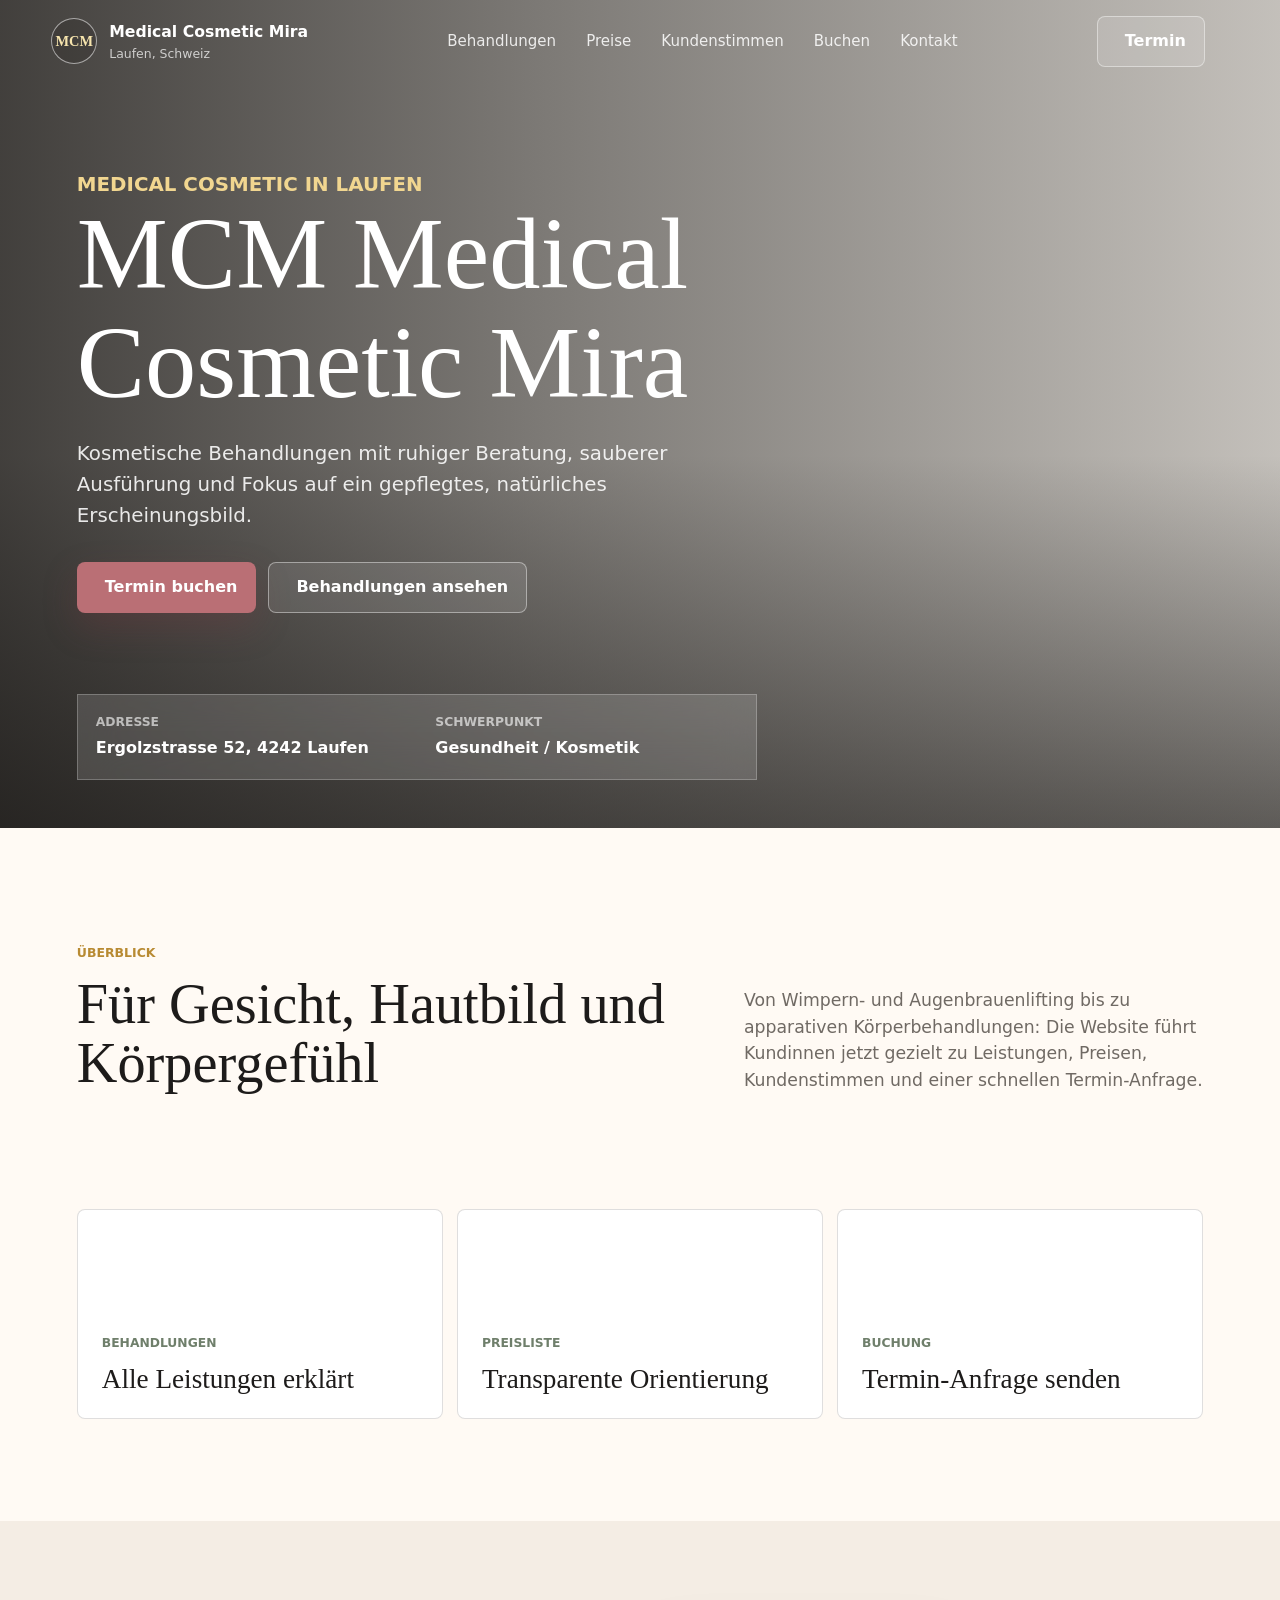
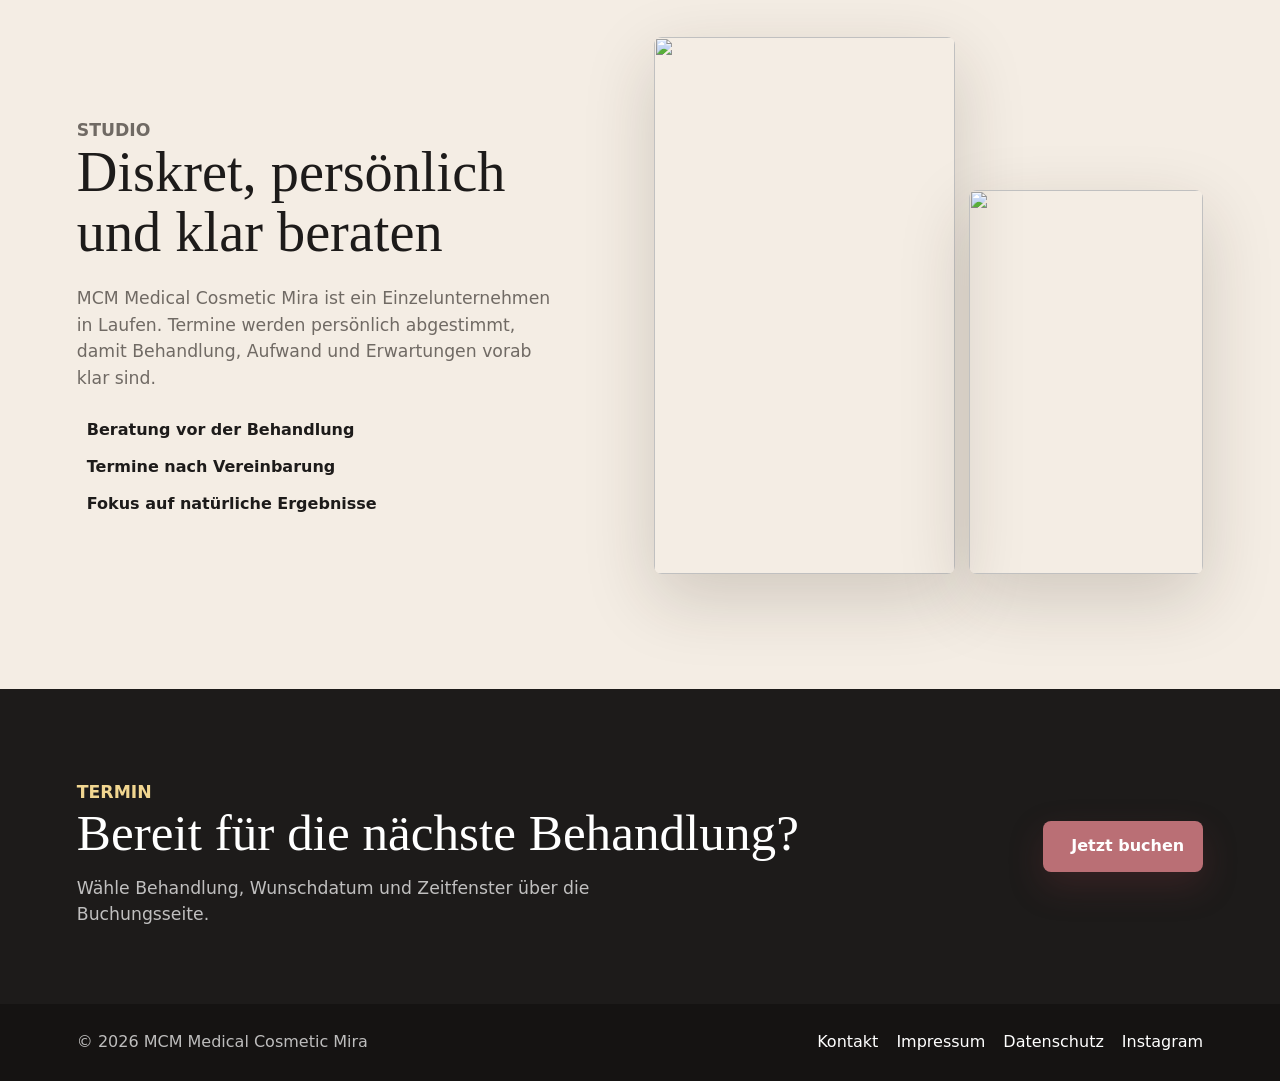
==== index.html @ d7a481f6 "Create MCM Medical Cosmetic Mira website" ====
<!doctype html>
<html lang="de">
  <head>
    <meta charset="utf-8" />
    <meta name="viewport" content="width=device-width, initial-scale=1" />
    <meta
      name="description"
      content="MCM Medical Cosmetic Mira in Laufen: Kosmetik, Medical Cosmetic, Lash & Brow, Madero, G5, Hyaluron und Botox."
    />
    <title>MCM Medical Cosmetic Mira | Kosmetikstudio in Laufen</title>
    <link rel="preconnect" href="https://images.unsplash.com" />
    <link rel="preconnect" href="https://unpkg.com" />
    <link rel="stylesheet" href="styles.css" />
  </head>
  <body>
    <header class="site-header" data-header>
      <a class="brand" href="index.html" aria-label="MCM Medical Cosmetic Mira Startseite">
        <span class="brand-mark">MCM</span>
        <span>
          <strong>Medical Cosmetic Mira</strong>
          <small>Laufen, Schweiz</small>
        </span>
      </a>
      <nav class="nav" aria-label="Hauptnavigation">
        <a href="behandlungen.html">Behandlungen</a>
        <a href="preise.html">Preise</a>
        <a href="kundenstimmen.html">Kundenstimmen</a>
        <a href="buchen.html">Buchen</a>
        <a href="kontakt.html">Kontakt</a>
      </nav>
      <a class="header-action" href="buchen.html">
        <i data-lucide="calendar-check" aria-hidden="true"></i>
        Termin
      </a>
      <button class="menu-toggle" type="button" aria-label="Menü öffnen" aria-expanded="false" data-menu-toggle>
        <i data-lucide="menu" aria-hidden="true"></i>
      </button>
    </header>

    <main>
      <section class="hero" aria-labelledby="hero-title">
        <div class="hero-media" role="img" aria-label="Kosmetikbehandlung in ruhigem Studio-Ambiente"></div>
        <div class="hero-shade"></div>
        <div class="hero-content">
          <p class="eyebrow">Medical Cosmetic in Laufen</p>
          <h1 id="hero-title">MCM Medical Cosmetic Mira</h1>
          <p>
            Kosmetische Behandlungen mit ruhiger Beratung, sauberer Ausführung und Fokus auf ein gepflegtes,
            natürliches Erscheinungsbild.
          </p>
          <div class="hero-actions">
            <a class="button primary" href="buchen.html">
              <i data-lucide="calendar-check" aria-hidden="true"></i>
              Termin buchen
            </a>
            <a class="button secondary" href="behandlungen.html">
              <i data-lucide="sparkles" aria-hidden="true"></i>
              Behandlungen ansehen
            </a>
          </div>
        </div>
        <aside class="hero-panel" aria-label="Kurzinformationen">
          <div>
            <span>Adresse</span>
            <strong>Ergolzstrasse 52, 4242 Laufen</strong>
          </div>
          <div>
            <span>Schwerpunkt</span>
            <strong>Gesundheit / Kosmetik</strong>
          </div>
        </aside>
      </section>

      <section class="intro band">
        <div class="section-heading">
          <p class="eyebrow">Überblick</p>
          <h2>Für Gesicht, Hautbild und Körpergefühl</h2>
        </div>
        <p>
          Von Wimpern- und Augenbrauenlifting bis zu apparativen Körperbehandlungen: Die Website führt Kundinnen
          jetzt gezielt zu Leistungen, Preisen, Kundenstimmen und einer schnellen Termin-Anfrage.
        </p>
      </section>

      <section class="link-grid" aria-label="Website Bereiche">
        <a class="feature-link" href="behandlungen.html">
          <i data-lucide="sparkles" aria-hidden="true"></i>
          <span>Behandlungen</span>
          <strong>Alle Leistungen erklärt</strong>
        </a>
        <a class="feature-link" href="preise.html">
          <i data-lucide="coins" aria-hidden="true"></i>
          <span>Preisliste</span>
          <strong>Transparente Orientierung</strong>
        </a>
        <a class="feature-link" href="buchen.html">
          <i data-lucide="calendar-days" aria-hidden="true"></i>
          <span>Buchung</span>
          <strong>Termin-Anfrage senden</strong>
        </a>
      </section>

      <section class="split band">
        <div class="split-copy">
          <p class="eyebrow">Studio</p>
          <h2>Diskret, persönlich und klar beraten</h2>
          <p>
            MCM Medical Cosmetic Mira ist ein Einzelunternehmen in Laufen. Termine werden persönlich abgestimmt,
            damit Behandlung, Aufwand und Erwartungen vorab klar sind.
          </p>
          <ul class="check-list">
            <li><i data-lucide="check" aria-hidden="true"></i> Beratung vor der Behandlung</li>
            <li><i data-lucide="check" aria-hidden="true"></i> Termine nach Vereinbarung</li>
            <li><i data-lucide="check" aria-hidden="true"></i> Fokus auf natürliche Ergebnisse</li>
          </ul>
        </div>
        <div class="image-stack" aria-hidden="true">
          <img
            src="https://images.unsplash.com/photo-1600334129128-685c5582fd35?auto=format&fit=crop&w=1000&q=85"
            alt=""
          />
          <img
            src="https://images.unsplash.com/photo-1519415387722-a1c3bbef716c?auto=format&fit=crop&w=900&q=85"
            alt=""
          />
        </div>
      </section>

      <section class="booking">
        <div>
          <p class="eyebrow">Termin</p>
          <h2>Bereit für die nächste Behandlung?</h2>
          <p>Wähle Behandlung, Wunschdatum und Zeitfenster über die Buchungsseite.</p>
        </div>
        <a class="button primary" href="buchen.html">
          <i data-lucide="calendar-plus" aria-hidden="true"></i>
          Jetzt buchen
        </a>
      </section>
    </main>

    <footer class="site-footer">
      <p>© <span data-year></span> MCM Medical Cosmetic Mira</p>
      <div>
        <a href="kontakt.html">Kontakt</a>
        <a href="impressum.html">Impressum</a>
        <a href="datenschutz.html">Datenschutz</a>
        <a href="https://www.instagram.com/mcm_mira/" target="_blank" rel="noreferrer">Instagram</a>
      </div>
    </footer>

    <script src="https://unpkg.com/lucide@1.16.0/dist/umd/lucide.min.js"></script>
    <script src="script.js"></script>
  </body>
</html>
---- styles.css ----
:root {
  --ink: #1d1b1a;
  --muted: #706a64;
  --paper: #fffaf4;
  --soft: #f4ede4;
  --line: rgba(29, 27, 26, 0.14);
  --gold: #b88a32;
  --rose: #ba6f75;
  --sage: #6f7f6b;
  --white: #ffffff;
  --shadow: 0 24px 70px rgba(46, 32, 20, 0.18);
  --radius: 8px;
}

* {
  box-sizing: border-box;
}

html {
  scroll-behavior: smooth;
}

body {
  margin: 0;
  color: var(--ink);
  background: var(--paper);
  font-family:
    Inter, ui-sans-serif, system-ui, -apple-system, BlinkMacSystemFont, "Segoe UI", sans-serif;
  line-height: 1.55;
}

img {
  display: block;
  max-width: 100%;
}

a {
  color: inherit;
  text-decoration: none;
}

.site-header {
  position: fixed;
  top: 0;
  right: 0;
  left: 0;
  z-index: 20;
  display: grid;
  grid-template-columns: auto 1fr auto auto;
  align-items: center;
  gap: 24px;
  padding: 16px clamp(18px, 4vw, 56px);
  color: var(--white);
  transition:
    background 180ms ease,
    box-shadow 180ms ease,
    color 180ms ease;
}

.site-header.is-scrolled,
.site-header.is-open {
  color: var(--ink);
  background: rgba(255, 250, 244, 0.94);
  box-shadow: 0 10px 34px rgba(29, 27, 26, 0.08);
  backdrop-filter: blur(16px);
}

.brand {
  display: inline-flex;
  align-items: center;
  gap: 12px;
  min-width: 0;
}

.brand-mark {
  display: grid;
  width: 46px;
  height: 46px;
  place-items: center;
  border: 1px solid rgba(255, 255, 255, 0.55);
  border-radius: 50%;
  color: #f6e4ad;
  background: rgba(29, 27, 26, 0.18);
  font-family: Georgia, serif;
  font-size: 0.9rem;
  font-weight: 700;
  letter-spacing: 0;
}

.site-header.is-scrolled .brand-mark,
.site-header.is-open .brand-mark {
  border-color: rgba(184, 138, 50, 0.35);
  color: var(--gold);
  background: var(--white);
}

.brand strong,
.brand small {
  display: block;
  white-space: nowrap;
}

.brand strong {
  font-size: 0.98rem;
}

.brand small {
  color: currentColor;
  font-size: 0.78rem;
  opacity: 0.72;
}

.nav {
  display: flex;
  justify-content: center;
  gap: 6px;
}

.nav a,
.header-action,
.button,
.menu-toggle {
  border-radius: var(--radius);
}

.nav a {
  padding: 10px 12px;
  font-size: 0.94rem;
  opacity: 0.86;
}

.nav a:hover,
.nav a:focus-visible,
.nav a[aria-current="page"] {
  background: rgba(255, 255, 255, 0.16);
  opacity: 1;
}

.site-header.is-scrolled .nav a:hover,
.site-header.is-scrolled .nav a:focus-visible,
.site-header.is-open .nav a:hover,
.site-header.is-open .nav a:focus-visible,
.site-header.is-scrolled .nav a[aria-current="page"],
.site-header.is-open .nav a[aria-current="page"] {
  background: rgba(184, 138, 50, 0.12);
}

.header-action,
.button {
  display: inline-flex;
  align-items: center;
  justify-content: center;
  gap: 9px;
  min-height: 46px;
  padding: 12px 18px;
  border: 1px solid transparent;
  font-weight: 700;
}

.header-action {
  border-color: rgba(255, 255, 255, 0.42);
  background: rgba(255, 255, 255, 0.12);
}

.site-header.is-scrolled .header-action,
.site-header.is-open .header-action {
  border-color: rgba(184, 138, 50, 0.28);
  color: var(--ink);
  background: var(--white);
}

.menu-toggle {
  display: none;
  width: 46px;
  height: 46px;
  border: 1px solid rgba(255, 255, 255, 0.45);
  color: currentColor;
  background: rgba(255, 255, 255, 0.12);
}

.site-header.is-scrolled .menu-toggle,
.site-header.is-open .menu-toggle {
  border-color: rgba(184, 138, 50, 0.28);
  background: var(--white);
}

.hero {
  position: relative;
  min-height: 92svh;
  display: grid;
  align-items: end;
  overflow: hidden;
  padding: 130px clamp(20px, 6vw, 88px) 48px;
  color: var(--white);
}

.hero-media,
.hero-shade {
  position: absolute;
  inset: 0;
}

.hero-media {
  background:
    linear-gradient(rgba(0, 0, 0, 0.1), rgba(0, 0, 0, 0.1)),
    url("https://images.unsplash.com/photo-1519823551278-64ac92734fb1?auto=format&fit=crop&w=2200&q=88") center / cover;
  transform: scale(1.02);
}

.hero-shade {
  background:
    linear-gradient(90deg, rgba(20, 18, 16, 0.78) 0%, rgba(20, 18, 16, 0.5) 42%, rgba(20, 18, 16, 0.16) 100%),
    linear-gradient(0deg, rgba(20, 18, 16, 0.58) 0%, rgba(20, 18, 16, 0) 45%);
}

.hero-content {
  position: relative;
  z-index: 1;
  max-width: 760px;
  padding-bottom: 64px;
}

.eyebrow {
  margin: 0 0 12px;
  color: var(--gold);
  font-size: 0.78rem;
  font-weight: 800;
  letter-spacing: 0;
  text-transform: uppercase;
}

.hero .eyebrow {
  color: #f1d690;
}

h1,
h2,
h3,
p {
  overflow-wrap: anywhere;
}

h1,
h2,
h3 {
  margin: 0;
  line-height: 1.06;
  letter-spacing: 0;
}

h1 {
  max-width: 720px;
  font-family: Georgia, "Times New Roman", serif;
  font-size: clamp(3.2rem, 8vw, 7.4rem);
  font-weight: 500;
}

h2 {
  max-width: 780px;
  font-family: Georgia, "Times New Roman", serif;
  font-size: clamp(2.1rem, 4.4vw, 4.2rem);
  font-weight: 500;
}

h3 {
  font-size: 1.25rem;
}

.hero-content > p {
  max-width: 620px;
  margin: 22px 0 0;
  color: rgba(255, 255, 255, 0.88);
  font-size: clamp(1.04rem, 1.6vw, 1.24rem);
}

.inner-page main {
  padding-top: 78px;
}

.page-hero {
  padding: clamp(76px, 11vw, 132px) clamp(20px, 6vw, 88px) clamp(48px, 7vw, 82px);
  color: var(--white);
  background:
    linear-gradient(90deg, rgba(29, 27, 26, 0.9), rgba(29, 27, 26, 0.62)),
    url("https://images.unsplash.com/photo-1522335789203-aabd1fc54bc9?auto=format&fit=crop&w=1800&q=86") center / cover;
}

.page-hero h1 {
  max-width: 880px;
  font-size: clamp(2.8rem, 7vw, 6.2rem);
}

.page-hero p:last-child {
  max-width: 680px;
  margin: 22px 0 0;
  color: rgba(255, 255, 255, 0.78);
  font-size: clamp(1.02rem, 1.5vw, 1.2rem);
}

.hero-actions {
  display: flex;
  flex-wrap: wrap;
  gap: 12px;
  margin-top: 30px;
}

.button.primary {
  color: var(--white);
  background: var(--rose);
  box-shadow: 0 14px 34px rgba(127, 54, 62, 0.26);
}

.button.secondary {
  border-color: rgba(255, 255, 255, 0.42);
  color: var(--white);
  background: rgba(255, 255, 255, 0.1);
}

.button:hover,
.button:focus-visible,
.header-action:hover,
.header-action:focus-visible {
  transform: translateY(-1px);
}

.hero-panel {
  position: relative;
  z-index: 2;
  display: grid;
  grid-template-columns: repeat(2, minmax(0, 1fr));
  gap: 1px;
  max-width: 680px;
  border: 1px solid rgba(255, 255, 255, 0.24);
  background: rgba(255, 255, 255, 0.14);
  backdrop-filter: blur(18px);
}

.hero-panel div {
  padding: 18px;
}

.hero-panel span,
.contact-item small {
  display: block;
  color: currentColor;
  font-size: 0.77rem;
  font-weight: 800;
  letter-spacing: 0;
  opacity: 0.62;
  text-transform: uppercase;
}

.hero-panel strong {
  display: block;
  margin-top: 4px;
}

.band {
  padding: clamp(64px, 9vw, 116px) clamp(20px, 6vw, 88px);
}

.intro {
  display: grid;
  grid-template-columns: minmax(0, 0.9fr) minmax(260px, 0.7fr);
  gap: clamp(28px, 6vw, 84px);
  align-items: end;
}

.intro > p,
.split-copy > p,
.booking p {
  margin: 0;
  color: var(--muted);
  font-size: 1.08rem;
}

.services {
  display: grid;
  grid-template-columns: repeat(4, minmax(0, 1fr));
  gap: 14px;
  padding: 0 clamp(20px, 6vw, 88px) clamp(72px, 8vw, 110px);
}

.link-grid {
  display: grid;
  grid-template-columns: repeat(3, minmax(0, 1fr));
  gap: 14px;
  padding: 0 clamp(20px, 6vw, 88px) clamp(72px, 8vw, 110px);
}

.feature-link {
  display: grid;
  gap: 12px;
  min-height: 210px;
  align-content: end;
  padding: 24px;
  border: 1px solid var(--line);
  border-radius: var(--radius);
  background: var(--white);
}

.feature-link svg {
  width: 34px;
  height: 34px;
  color: var(--rose);
}

.feature-link span {
  color: var(--sage);
  font-size: 0.77rem;
  font-weight: 800;
  text-transform: uppercase;
}

.feature-link strong {
  font-family: Georgia, "Times New Roman", serif;
  font-size: 1.7rem;
  font-weight: 500;
  line-height: 1.08;
}

.service-list {
  display: grid;
  gap: 14px;
}

.detail-card {
  display: grid;
  grid-template-columns: 58px minmax(0, 1fr);
  gap: 22px;
  padding: clamp(24px, 4vw, 38px);
  border: 1px solid var(--line);
  border-radius: var(--radius);
  background: var(--white);
}

.detail-card > svg {
  width: 42px;
  height: 42px;
  color: var(--rose);
}

.detail-card h2 {
  margin-top: 6px;
  font-size: clamp(1.7rem, 3vw, 2.8rem);
}

.detail-card p {
  max-width: 780px;
  margin: 16px 0 18px;
  color: var(--muted);
}

.detail-card a {
  color: var(--rose);
  font-weight: 800;
}

.price-section,
.booking-system {
  display: grid;
  grid-template-columns: minmax(0, 1fr) minmax(300px, 0.45fr);
  gap: 18px;
  align-items: start;
}

.price-table {
  overflow: hidden;
  border: 1px solid var(--line);
  border-radius: var(--radius);
  background: var(--white);
}

.price-row {
  display: flex;
  justify-content: space-between;
  gap: 18px;
  padding: 22px 24px;
  border-bottom: 1px solid var(--line);
}

.price-row:last-child {
  border-bottom: 0;
}

.price-row span {
  font-weight: 700;
}

.price-row strong {
  white-space: nowrap;
  color: var(--rose);
}

.note-card,
.booking-summary {
  display: grid;
  gap: 14px;
  padding: 26px;
  border-radius: var(--radius);
  color: var(--white);
  background: var(--ink);
}

.note-card svg,
.booking-summary > svg {
  width: 34px;
  height: 34px;
  color: #f1d690;
}

.note-card h2,
.booking-summary h2 {
  font-size: clamp(1.7rem, 3vw, 2.4rem);
}

.note-card p,
.booking-summary p {
  margin: 0;
  color: rgba(255, 255, 255, 0.74);
}

.testimonial-grid {
  display: grid;
  grid-template-columns: repeat(3, minmax(0, 1fr));
  gap: 14px;
}

.testimonial {
  display: grid;
  gap: 16px;
  align-content: start;
  min-height: 300px;
  padding: 26px;
  border: 1px solid var(--line);
  border-radius: var(--radius);
  background: var(--white);
}

.stars {
  color: var(--gold);
  letter-spacing: 0;
}

.testimonial p {
  margin: 0;
  font-family: Georgia, "Times New Roman", serif;
  font-size: clamp(1.35rem, 2.4vw, 2rem);
  line-height: 1.18;
}

.testimonial span {
  color: var(--muted);
}

.booking-form {
  display: grid;
  grid-template-columns: repeat(2, minmax(0, 1fr));
  gap: 16px;
  padding: 24px;
  border: 1px solid var(--line);
  border-radius: var(--radius);
  background: var(--white);
}

.booking-form label {
  display: grid;
  gap: 8px;
  color: var(--ink);
  font-weight: 800;
}

.booking-form .full {
  grid-column: 1 / -1;
}

.booking-form input,
.booking-form select,
.booking-form textarea {
  width: 100%;
  min-height: 48px;
  padding: 12px 13px;
  border: 1px solid var(--line);
  border-radius: var(--radius);
  color: var(--ink);
  background: var(--paper);
  font: inherit;
}

.booking-form textarea {
  resize: vertical;
}

.booking-form input:focus,
.booking-form select:focus,
.booking-form textarea:focus {
  outline: 2px solid rgba(186, 111, 117, 0.28);
  border-color: var(--rose);
}

.consent {
  grid-template-columns: auto 1fr;
  align-items: start;
  color: var(--muted);
  font-weight: 650;
}

.consent input {
  width: 18px;
  min-height: 18px;
  margin-top: 4px;
}

.summary-output {
  display: none;
  white-space: pre-wrap;
  padding: 16px;
  border: 1px solid rgba(255, 255, 255, 0.16);
  border-radius: var(--radius);
  color: var(--white);
  background: rgba(255, 255, 255, 0.08);
}

.summary-output.is-visible {
  display: block;
}

.button.secondary.dark {
  border-color: rgba(255, 255, 255, 0.24);
  color: var(--white);
  background: rgba(255, 255, 255, 0.1);
}

.map-band {
  padding: 0 clamp(20px, 6vw, 88px) clamp(72px, 8vw, 110px);
}

.map-band iframe {
  width: 100%;
  height: min(58vh, 520px);
  border: 0;
  border-radius: var(--radius);
  filter: saturate(0.86);
}

.legal-content {
  max-width: 880px;
}

.legal-content h2 {
  font-size: clamp(1.8rem, 3vw, 2.8rem);
}

.legal-content p {
  color: var(--muted);
}

.service-card {
  display: flex;
  min-height: 260px;
  flex-direction: column;
  justify-content: flex-end;
  gap: 12px;
  padding: 24px;
  border: 1px solid var(--line);
  border-radius: var(--radius);
  background: var(--white);
}

.service-card.feature {
  position: relative;
  grid-column: span 2;
  min-height: 420px;
  overflow: hidden;
  justify-content: flex-end;
  color: var(--white);
}

.service-card.feature::after {
  position: absolute;
  inset: 0;
  content: "";
  background: linear-gradient(0deg, rgba(26, 22, 19, 0.78), rgba(26, 22, 19, 0.08) 68%);
}

.service-card.feature img {
  position: absolute;
  inset: 0;
  width: 100%;
  height: 100%;
  object-fit: cover;
}

.service-card.feature div {
  position: relative;
  z-index: 1;
  max-width: 520px;
}

.service-card > svg {
  width: 34px;
  height: 34px;
  color: var(--rose);
}

.service-tag {
  color: var(--sage);
  font-size: 0.77rem;
  font-weight: 800;
  letter-spacing: 0;
  text-transform: uppercase;
}

.feature .service-tag {
  color: #f2d894;
}

.service-card p {
  margin: 0;
  color: var(--muted);
}

.feature p {
  color: rgba(255, 255, 255, 0.82);
}

.split {
  display: grid;
  grid-template-columns: minmax(0, 0.8fr) minmax(300px, 0.9fr);
  gap: clamp(32px, 7vw, 96px);
  align-items: center;
  background: var(--soft);
}

.split-copy p {
  max-width: 620px;
  margin-top: 22px;
}

.check-list {
  display: grid;
  gap: 12px;
  margin: 26px 0 0;
  padding: 0;
  list-style: none;
}

.check-list li {
  display: flex;
  align-items: center;
  gap: 10px;
  color: var(--ink);
  font-weight: 650;
}

.check-list svg {
  flex: 0 0 auto;
  width: 20px;
  height: 20px;
  color: var(--sage);
}

.image-stack {
  display: grid;
  grid-template-columns: 0.82fr 0.64fr;
  gap: 14px;
  align-items: end;
}

.image-stack img {
  width: 100%;
  height: clamp(330px, 42vw, 560px);
  object-fit: cover;
  border-radius: var(--radius);
  box-shadow: var(--shadow);
}

.image-stack img:last-child {
  height: clamp(230px, 30vw, 390px);
}

.booking {
  display: flex;
  align-items: center;
  justify-content: space-between;
  gap: 28px;
  padding: clamp(44px, 7vw, 76px) clamp(20px, 6vw, 88px);
  color: var(--white);
  background: var(--ink);
}

.booking .eyebrow {
  color: #f1d690;
}

.booking h2 {
  font-size: clamp(2rem, 4vw, 3.5rem);
}

.booking p {
  max-width: 620px;
  margin-top: 14px;
  color: rgba(255, 255, 255, 0.72);
}

.contact-grid {
  display: grid;
  grid-template-columns: 1.2fr 0.8fr 0.8fr;
  gap: 14px;
  margin-top: 34px;
}

.contact-item {
  display: flex;
  min-height: 136px;
  align-items: flex-start;
  gap: 16px;
  padding: 24px;
  border: 1px solid var(--line);
  border-radius: var(--radius);
  background: var(--white);
}

.contact-item svg {
  flex: 0 0 auto;
  width: 26px;
  height: 26px;
  color: var(--rose);
}

.contact-item span {
  font-weight: 750;
}

.contact-item small {
  margin-bottom: 5px;
}

.site-footer {
  display: flex;
  justify-content: space-between;
  gap: 18px;
  padding: 26px clamp(20px, 6vw, 88px);
  color: rgba(255, 255, 255, 0.72);
  background: #151312;
}

.site-footer p {
  margin: 0;
}

.site-footer div {
  display: flex;
  gap: 18px;
}

.site-footer a {
  color: var(--white);
}

svg {
  width: 1.1em;
  height: 1.1em;
  stroke-width: 1.8;
}

@media (max-width: 920px) {
  .site-header {
    grid-template-columns: 1fr auto auto;
  }

  .nav {
    position: absolute;
    top: 100%;
    right: 16px;
    left: 16px;
    display: none;
    flex-direction: column;
    padding: 10px;
    border: 1px solid var(--line);
    border-radius: var(--radius);
    color: var(--ink);
    background: rgba(255, 250, 244, 0.98);
    box-shadow: var(--shadow);
  }

  .site-header.is-open .nav {
    display: flex;
  }

  .menu-toggle {
    display: inline-grid;
    place-items: center;
  }

  .intro,
  .split,
  .contact-grid,
  .price-section,
  .booking-system {
    grid-template-columns: 1fr;
  }

  .services,
  .link-grid,
  .testimonial-grid {
    grid-template-columns: repeat(2, minmax(0, 1fr));
  }
}

@media (max-width: 680px) {
  .site-header {
    gap: 10px;
    padding: 12px 14px;
  }

  .brand strong {
    max-width: 170px;
    overflow: hidden;
    text-overflow: ellipsis;
  }

  .brand small {
    display: none;
  }

  .header-action {
    display: none;
  }

  .hero {
    min-height: 94svh;
    padding: 112px 18px 28px;
  }

  .hero-content {
    padding-bottom: 26px;
  }

  h1 {
    font-size: clamp(2.9rem, 18vw, 4.7rem);
  }

  .hero-actions,
  .booking {
    align-items: stretch;
    flex-direction: column;
  }

  .hero-actions .button,
  .booking .button {
    width: 100%;
  }

  .hero-panel {
    grid-template-columns: 1fr;
  }

  .band {
    padding: 56px 18px;
  }

  .services,
  .link-grid,
  .testimonial-grid,
  .booking-form {
    grid-template-columns: 1fr;
    padding: 0 18px 62px;
  }

  .booking-form {
    padding: 18px;
  }

  .booking-form .full {
    grid-column: auto;
  }

  .detail-card {
    grid-template-columns: 1fr;
  }

  .price-row {
    flex-direction: column;
    padding: 18px;
  }

  .service-card.feature {
    grid-column: auto;
    min-height: 390px;
  }

  .image-stack {
    grid-template-columns: 1fr;
  }

  .image-stack img,
  .image-stack img:last-child {
    height: 330px;
  }

  .contact-item {
    min-height: auto;
  }

  .site-footer {
    flex-direction: column;
  }
}
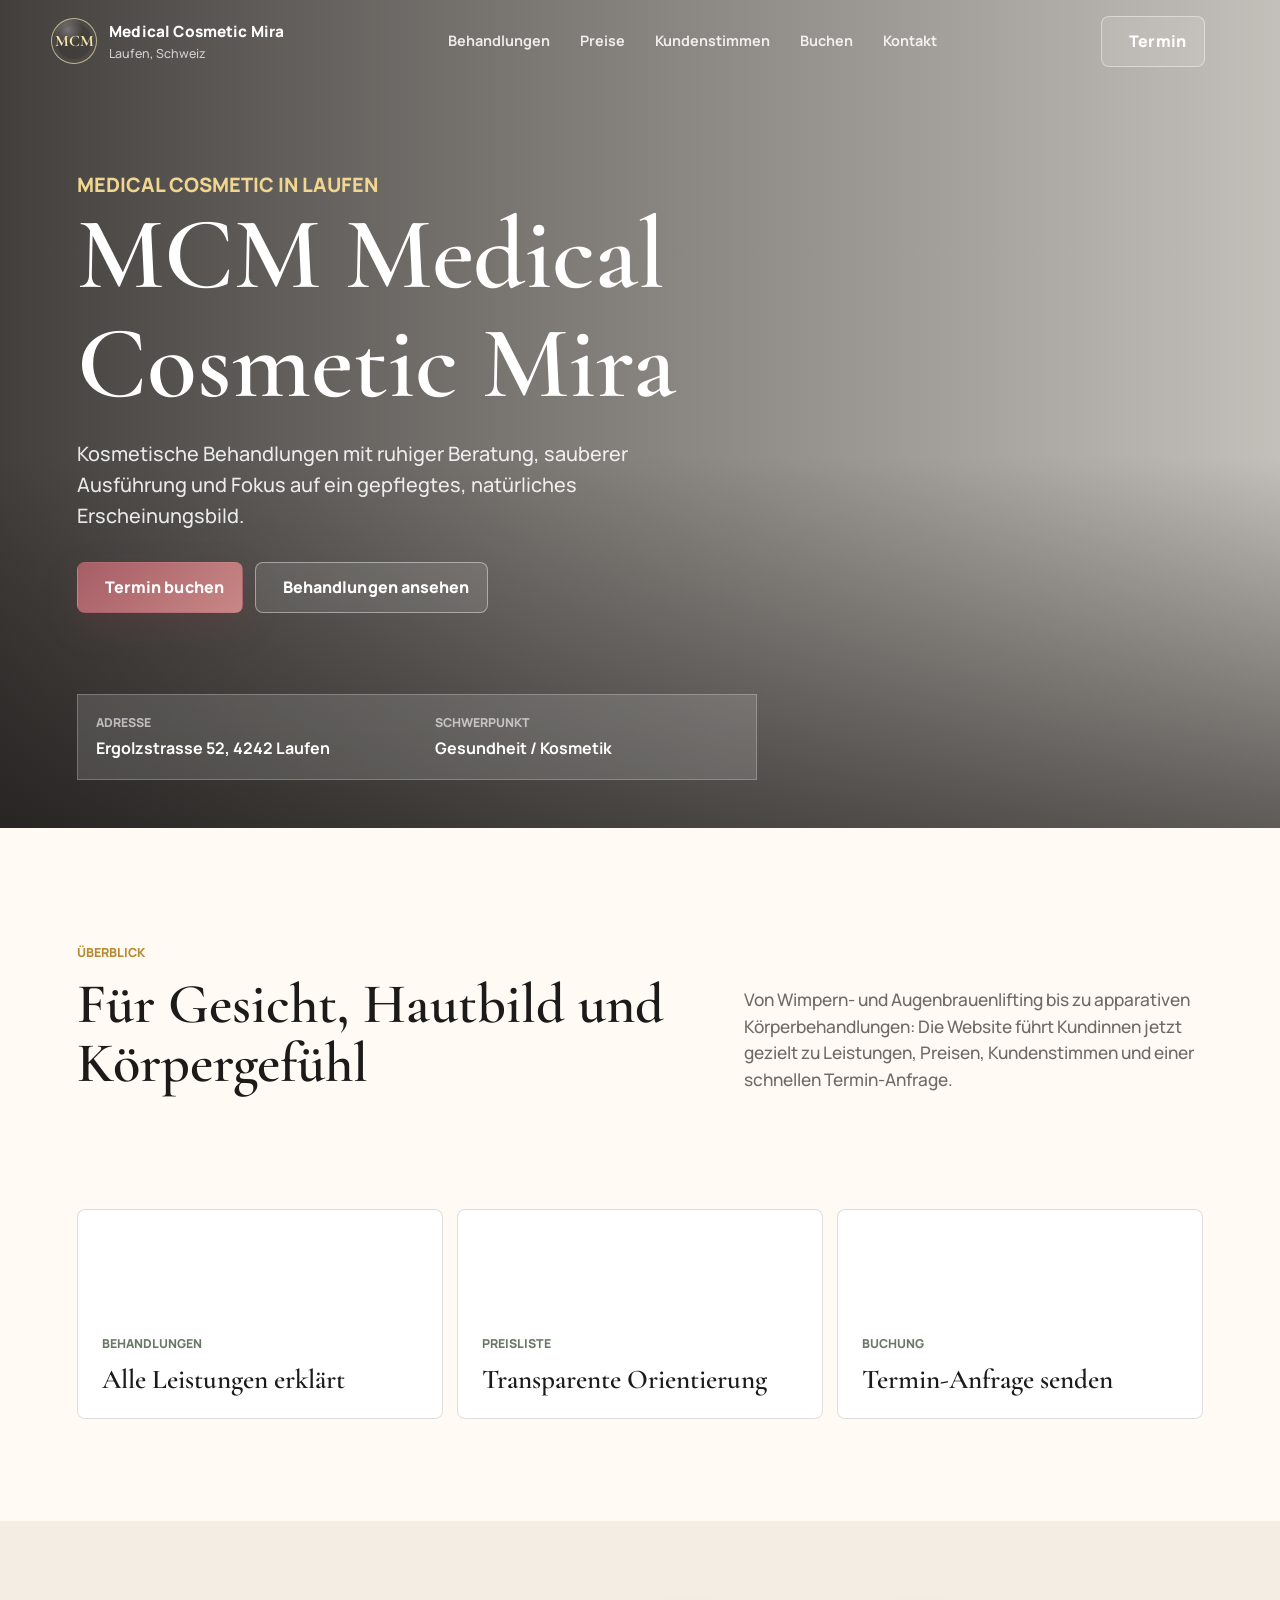
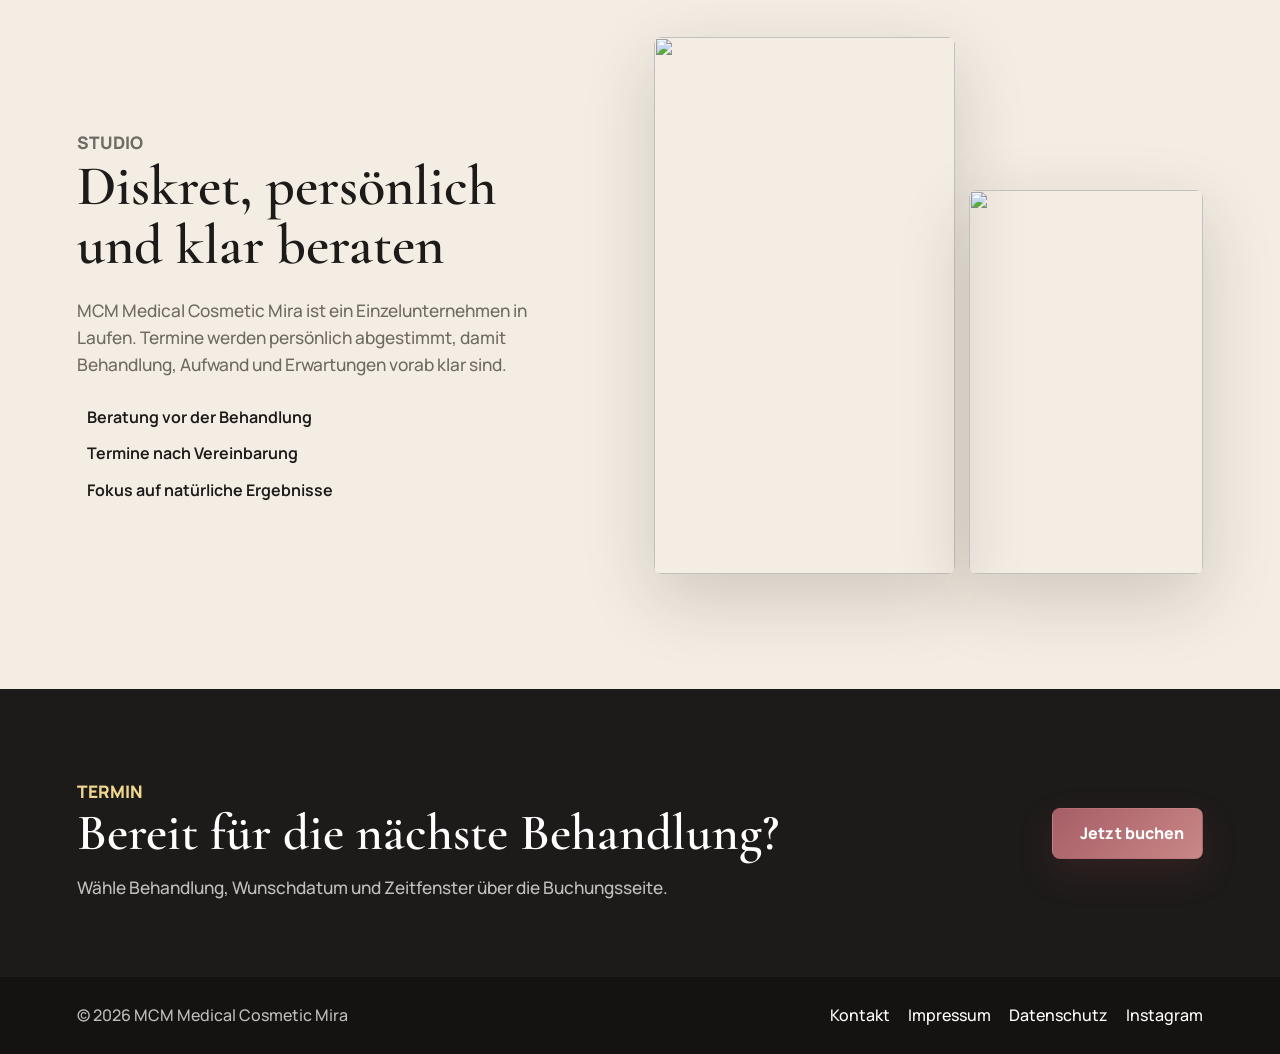
==== commit b15e6bc8: "Refine typography and mobile menu design" ====
--- a/index.html
+++ b/index.html
@@ -2,7 +2,7 @@
 <html lang="de">
   <head>
     <meta charset="utf-8" />
-    <meta name="viewport" content="width=device-width, initial-scale=1" />
+    <meta name="viewport" content="width=device-width, initial-scale=1, viewport-fit=cover" />
     <meta
       name="description"
       content="MCM Medical Cosmetic Mira in Laufen: Kosmetik, Medical Cosmetic, Lash & Brow, Madero, G5, Hyaluron und Botox."
@@ -33,7 +33,7 @@
         Termin
       </a>
       <button class="menu-toggle" type="button" aria-label="Menü öffnen" aria-expanded="false" data-menu-toggle>
-        <i data-lucide="menu" aria-hidden="true"></i>
+        <span class="hamburger" aria-hidden="true"><span></span><span></span><span></span></span>
       </button>
     </header>
 
--- a/styles.css
+++ b/styles.css
@@ -1,3 +1,5 @@
+@import url("https://fonts.googleapis.com/css2?family=Cormorant+Garamond:wght@500;600;700&family=Manrope:wght@400;500;600;700;800&display=swap");
+
 :root {
   --ink: #1d1b1a;
   --muted: #706a64;
@@ -5,8 +7,9 @@
   --soft: #f4ede4;
   --line: rgba(29, 27, 26, 0.14);
   --gold: #b88a32;
-  --rose: #ba6f75;
-  --sage: #6f7f6b;
+  --rose: #a75f66;
+  --sage: #687966;
+  --champagne: #f6ead8;
   --white: #ffffff;
   --shadow: 0 24px 70px rgba(46, 32, 20, 0.18);
   --radius: 8px;
@@ -18,15 +21,20 @@
 
 html {
   scroll-behavior: smooth;
+  -webkit-text-size-adjust: 100%;
 }
 
 body {
   margin: 0;
   color: var(--ink);
   background: var(--paper);
-  font-family:
-    Inter, ui-sans-serif, system-ui, -apple-system, BlinkMacSystemFont, "Segoe UI", sans-serif;
+  font-family: Manrope, ui-sans-serif, system-ui, -apple-system, BlinkMacSystemFont, "Segoe UI", sans-serif;
   line-height: 1.55;
+  font-weight: 500;
+}
+
+body.no-scroll {
+  overflow: hidden;
 }
 
 img {
@@ -49,7 +57,7 @@
   grid-template-columns: auto 1fr auto auto;
   align-items: center;
   gap: 24px;
-  padding: 16px clamp(18px, 4vw, 56px);
+  padding: calc(16px + env(safe-area-inset-top, 0px)) clamp(18px, 4vw, 56px) 16px;
   color: var(--white);
   transition:
     background 180ms ease,
@@ -77,14 +85,17 @@
   width: 46px;
   height: 46px;
   place-items: center;
-  border: 1px solid rgba(255, 255, 255, 0.55);
+  border: 1px solid rgba(246, 228, 173, 0.72);
   border-radius: 50%;
   color: #f6e4ad;
-  background: rgba(29, 27, 26, 0.18);
-  font-family: Georgia, serif;
-  font-size: 0.9rem;
+  background:
+    radial-gradient(circle at 36% 24%, rgba(255, 255, 255, 0.28), transparent 34%),
+    rgba(29, 27, 26, 0.18);
+  font-family: "Cormorant Garamond", Georgia, serif;
+  font-size: 1rem;
   font-weight: 700;
   letter-spacing: 0;
+  box-shadow: inset 0 0 0 4px rgba(255, 255, 255, 0.05);
 }
 
 .site-header.is-scrolled .brand-mark,
@@ -101,7 +112,9 @@
 }
 
 .brand strong {
-  font-size: 0.98rem;
+  font-size: 0.96rem;
+  font-weight: 800;
+  letter-spacing: 0.01em;
 }
 
 .brand small {
@@ -125,8 +138,13 @@
 
 .nav a {
   padding: 10px 12px;
-  font-size: 0.94rem;
+  font-size: 0.9rem;
+  font-weight: 700;
   opacity: 0.86;
+  transition:
+    background 160ms ease,
+    color 160ms ease,
+    opacity 160ms ease;
 }
 
 .nav a:hover,
@@ -151,10 +169,16 @@
   align-items: center;
   justify-content: center;
   gap: 9px;
-  min-height: 46px;
+  min-height: 48px;
   padding: 12px 18px;
   border: 1px solid transparent;
-  font-weight: 700;
+  font-weight: 800;
+  letter-spacing: 0.005em;
+  transition:
+    transform 160ms ease,
+    background 160ms ease,
+    border-color 160ms ease,
+    box-shadow 160ms ease;
 }
 
 .header-action {
@@ -171,21 +195,72 @@
 
 .menu-toggle {
   display: none;
-  width: 46px;
-  height: 46px;
+  width: 48px;
+  height: 48px;
   border: 1px solid rgba(255, 255, 255, 0.45);
+  border-radius: 999px;
   color: currentColor;
-  background: rgba(255, 255, 255, 0.12);
+  background:
+    linear-gradient(180deg, rgba(255, 255, 255, 0.22), rgba(255, 255, 255, 0.08)),
+    rgba(255, 255, 255, 0.12);
+  place-items: center;
+  padding: 0;
+  transition:
+    background 160ms ease,
+    border-color 160ms ease,
+    transform 160ms ease;
+}
+
+.hamburger {
+  position: relative;
+  display: grid;
+  width: 21px;
+  height: 16px;
+  align-content: space-between;
+}
+
+.hamburger span {
+  display: block;
+  width: 100%;
+  height: 2px;
+  border-radius: 999px;
+  background: currentColor;
+  transform-origin: center;
+  transition:
+    transform 180ms ease,
+    opacity 140ms ease,
+    width 180ms ease;
+}
+
+.hamburger span:nth-child(2) {
+  width: 72%;
+  justify-self: end;
+}
+
+.site-header.is-open .hamburger span:nth-child(1) {
+  transform: translateY(7px) rotate(45deg);
+}
+
+.site-header.is-open .hamburger span:nth-child(2) {
+  width: 0;
+  opacity: 0;
+}
+
+.site-header.is-open .hamburger span:nth-child(3) {
+  transform: translateY(-7px) rotate(-45deg);
 }
 
 .site-header.is-scrolled .menu-toggle,
 .site-header.is-open .menu-toggle {
   border-color: rgba(184, 138, 50, 0.28);
-  background: var(--white);
+  background:
+    linear-gradient(180deg, #ffffff, #fbf4ec),
+    var(--white);
 }
 
 .hero {
   position: relative;
+  min-height: 92vh;
   min-height: 92svh;
   display: grid;
   align-items: end;
@@ -250,20 +325,21 @@
 
 h1 {
   max-width: 720px;
-  font-family: Georgia, "Times New Roman", serif;
+  font-family: "Cormorant Garamond", Georgia, "Times New Roman", serif;
   font-size: clamp(3.2rem, 8vw, 7.4rem);
-  font-weight: 500;
+  font-weight: 600;
 }
 
 h2 {
   max-width: 780px;
-  font-family: Georgia, "Times New Roman", serif;
+  font-family: "Cormorant Garamond", Georgia, "Times New Roman", serif;
   font-size: clamp(2.1rem, 4.4vw, 4.2rem);
-  font-weight: 500;
+  font-weight: 600;
 }
 
 h3 {
   font-size: 1.25rem;
+  font-weight: 800;
 }
 
 .hero-content > p {
@@ -274,7 +350,7 @@
 }
 
 .inner-page main {
-  padding-top: 78px;
+  padding-top: calc(78px + env(safe-area-inset-top, 0px));
 }
 
 .page-hero {
@@ -306,8 +382,8 @@
 
 .button.primary {
   color: var(--white);
-  background: var(--rose);
-  box-shadow: 0 14px 34px rgba(127, 54, 62, 0.26);
+  background: linear-gradient(135deg, #a65e66, #c98786);
+  box-shadow: 0 14px 34px rgba(127, 54, 62, 0.22);
 }
 
 .button.secondary {
@@ -413,9 +489,9 @@
 }
 
 .feature-link strong {
-  font-family: Georgia, "Times New Roman", serif;
+  font-family: "Cormorant Garamond", Georgia, "Times New Roman", serif;
   font-size: 1.7rem;
-  font-weight: 500;
+  font-weight: 600;
   line-height: 1.08;
 }
 
@@ -544,8 +620,9 @@
 
 .testimonial p {
   margin: 0;
-  font-family: Georgia, "Times New Roman", serif;
+  font-family: "Cormorant Garamond", Georgia, "Times New Roman", serif;
   font-size: clamp(1.35rem, 2.4vw, 2rem);
+  font-weight: 600;
   line-height: 1.18;
 }
 
@@ -867,21 +944,57 @@
 @media (max-width: 920px) {
   .site-header {
     grid-template-columns: 1fr auto auto;
+    gap: 12px;
   }
 
   .nav {
-    position: absolute;
-    top: 100%;
-    right: 16px;
-    left: 16px;
+    position: fixed;
+    top: calc(72px + env(safe-area-inset-top, 0px));
+    right: max(14px, env(safe-area-inset-right, 0px));
+    left: max(14px, env(safe-area-inset-left, 0px));
     display: none;
     flex-direction: column;
+    max-height: calc(100dvh - 96px - env(safe-area-inset-top, 0px));
+    overflow-y: auto;
     padding: 10px;
     border: 1px solid var(--line);
     border-radius: var(--radius);
     color: var(--ink);
-    background: rgba(255, 250, 244, 0.98);
-    box-shadow: var(--shadow);
+    background:
+      linear-gradient(180deg, rgba(255, 255, 255, 0.98), rgba(255, 250, 244, 0.98)),
+      var(--paper);
+    box-shadow: 0 22px 58px rgba(46, 32, 20, 0.18);
+    -webkit-overflow-scrolling: touch;
+    backdrop-filter: blur(18px);
+  }
+
+  .nav a {
+    display: flex;
+    min-height: 48px;
+    align-items: center;
+    justify-content: space-between;
+    padding: 12px 14px;
+    font-size: 1rem;
+  }
+
+  .nav a::after {
+    width: 7px;
+    height: 7px;
+    border-radius: 999px;
+    background: var(--rose);
+    content: "";
+    opacity: 0;
+    transform: scale(0.5);
+    transition:
+      opacity 160ms ease,
+      transform 160ms ease;
+  }
+
+  .nav a[aria-current="page"]::after,
+  .nav a:hover::after,
+  .nav a:focus-visible::after {
+    opacity: 1;
+    transform: scale(1);
   }
 
   .site-header.is-open .nav {
@@ -910,14 +1023,27 @@
 
 @media (max-width: 680px) {
   .site-header {
-    gap: 10px;
-    padding: 12px 14px;
+    grid-template-columns: 1fr auto;
+    gap: 8px;
+    padding: calc(10px + env(safe-area-inset-top, 0px)) max(14px, env(safe-area-inset-right, 0px)) 10px
+      max(14px, env(safe-area-inset-left, 0px));
+  }
+
+  .brand {
+    gap: 9px;
+  }
+
+  .brand-mark {
+    width: 42px;
+    height: 42px;
+    font-size: 0.78rem;
   }
 
   .brand strong {
-    max-width: 170px;
+    max-width: min(58vw, 230px);
     overflow: hidden;
     text-overflow: ellipsis;
+    font-size: 0.92rem;
   }
 
   .brand small {
@@ -929,16 +1055,55 @@
   }
 
   .hero {
-    min-height: 94svh;
-    padding: 112px 18px 28px;
+    min-height: 100vh;
+    min-height: 100svh;
+    padding: calc(94px + env(safe-area-inset-top, 0px)) max(18px, env(safe-area-inset-right, 0px)) calc(24px + env(safe-area-inset-bottom, 0px))
+      max(18px, env(safe-area-inset-left, 0px));
+  }
+
+  .hero-media {
+    background-position: 58% center;
+  }
+
+  .hero-shade {
+    background:
+      linear-gradient(0deg, rgba(20, 18, 16, 0.82) 0%, rgba(20, 18, 16, 0.42) 58%, rgba(20, 18, 16, 0.18) 100%),
+      linear-gradient(90deg, rgba(20, 18, 16, 0.62), rgba(20, 18, 16, 0.22));
   }
 
   .hero-content {
-    padding-bottom: 26px;
+    padding-bottom: 20px;
   }
 
   h1 {
-    font-size: clamp(2.9rem, 18vw, 4.7rem);
+    font-size: clamp(2.45rem, 13.5vw, 4rem);
+    line-height: 1.02;
+  }
+
+  h2 {
+    font-size: clamp(1.95rem, 10vw, 3rem);
+  }
+
+  h3 {
+    font-size: 1.16rem;
+  }
+
+  .hero-content > p,
+  .page-hero p:last-child,
+  .intro > p,
+  .split-copy > p,
+  .booking p {
+    font-size: 1rem;
+  }
+
+  .page-hero {
+    padding: calc(54px + env(safe-area-inset-top, 0px)) max(18px, env(safe-area-inset-right, 0px)) 46px
+      max(18px, env(safe-area-inset-left, 0px));
+    background-position: 58% center;
+  }
+
+  .page-hero h1 {
+    font-size: clamp(2.35rem, 12.5vw, 3.8rem);
   }
 
   .hero-actions,
@@ -956,19 +1121,35 @@
     grid-template-columns: 1fr;
   }
 
+  .hero-panel div {
+    padding: 14px 16px;
+  }
+
   .band {
-    padding: 56px 18px;
+    padding: 52px max(18px, env(safe-area-inset-right, 0px)) 52px max(18px, env(safe-area-inset-left, 0px));
   }
 
   .services,
   .link-grid,
-  .testimonial-grid,
+  .testimonial-grid {
+    grid-template-columns: 1fr;
+    padding: 0 max(18px, env(safe-area-inset-right, 0px)) 56px max(18px, env(safe-area-inset-left, 0px));
+  }
+
+  .feature-link,
+  .service-card,
+  .testimonial,
+  .contact-item {
+    min-height: auto;
+    padding: 20px;
+  }
+
+  .feature-link {
+    align-content: start;
+  }
+
   .booking-form {
     grid-template-columns: 1fr;
-    padding: 0 18px 62px;
-  }
-
-  .booking-form {
     padding: 18px;
   }
 
@@ -978,6 +1159,8 @@
 
   .detail-card {
     grid-template-columns: 1fr;
+    gap: 16px;
+    padding: 22px;
   }
 
   .price-row {
@@ -987,7 +1170,7 @@
 
   .service-card.feature {
     grid-column: auto;
-    min-height: 390px;
+    min-height: 360px;
   }
 
   .image-stack {
@@ -996,14 +1179,69 @@
 
   .image-stack img,
   .image-stack img:last-child {
-    height: 330px;
-  }
-
-  .contact-item {
-    min-height: auto;
+    height: 300px;
+  }
+
+  .booking {
+    padding: 46px max(18px, env(safe-area-inset-right, 0px)) 46px max(18px, env(safe-area-inset-left, 0px));
+  }
+
+  .booking-system {
+    gap: 14px;
+  }
+
+  .booking-form input,
+  .booking-form select,
+  .booking-form textarea {
+    min-height: 52px;
+    font-size: 16px;
+  }
+
+  .consent input {
+    min-height: 20px;
+  }
+
+  .note-card,
+  .booking-summary {
+    padding: 22px;
+  }
+
+  .map-band {
+    padding: 0 max(18px, env(safe-area-inset-right, 0px)) 56px max(18px, env(safe-area-inset-left, 0px));
+  }
+
+  .map-band iframe {
+    height: 360px;
   }
 
   .site-footer {
     flex-direction: column;
-  }
-}
+    padding: 24px max(18px, env(safe-area-inset-right, 0px)) calc(24px + env(safe-area-inset-bottom, 0px))
+      max(18px, env(safe-area-inset-left, 0px));
+  }
+
+  .site-footer div {
+    flex-wrap: wrap;
+    gap: 10px 16px;
+  }
+}
+
+@media (max-width: 390px) {
+  .brand strong {
+    max-width: 54vw;
+    font-size: 0.86rem;
+  }
+
+  h1 {
+    font-size: clamp(2.25rem, 12.5vw, 3.4rem);
+  }
+
+  .hero-actions {
+    gap: 10px;
+  }
+
+  .button {
+    padding-right: 14px;
+    padding-left: 14px;
+  }
+}
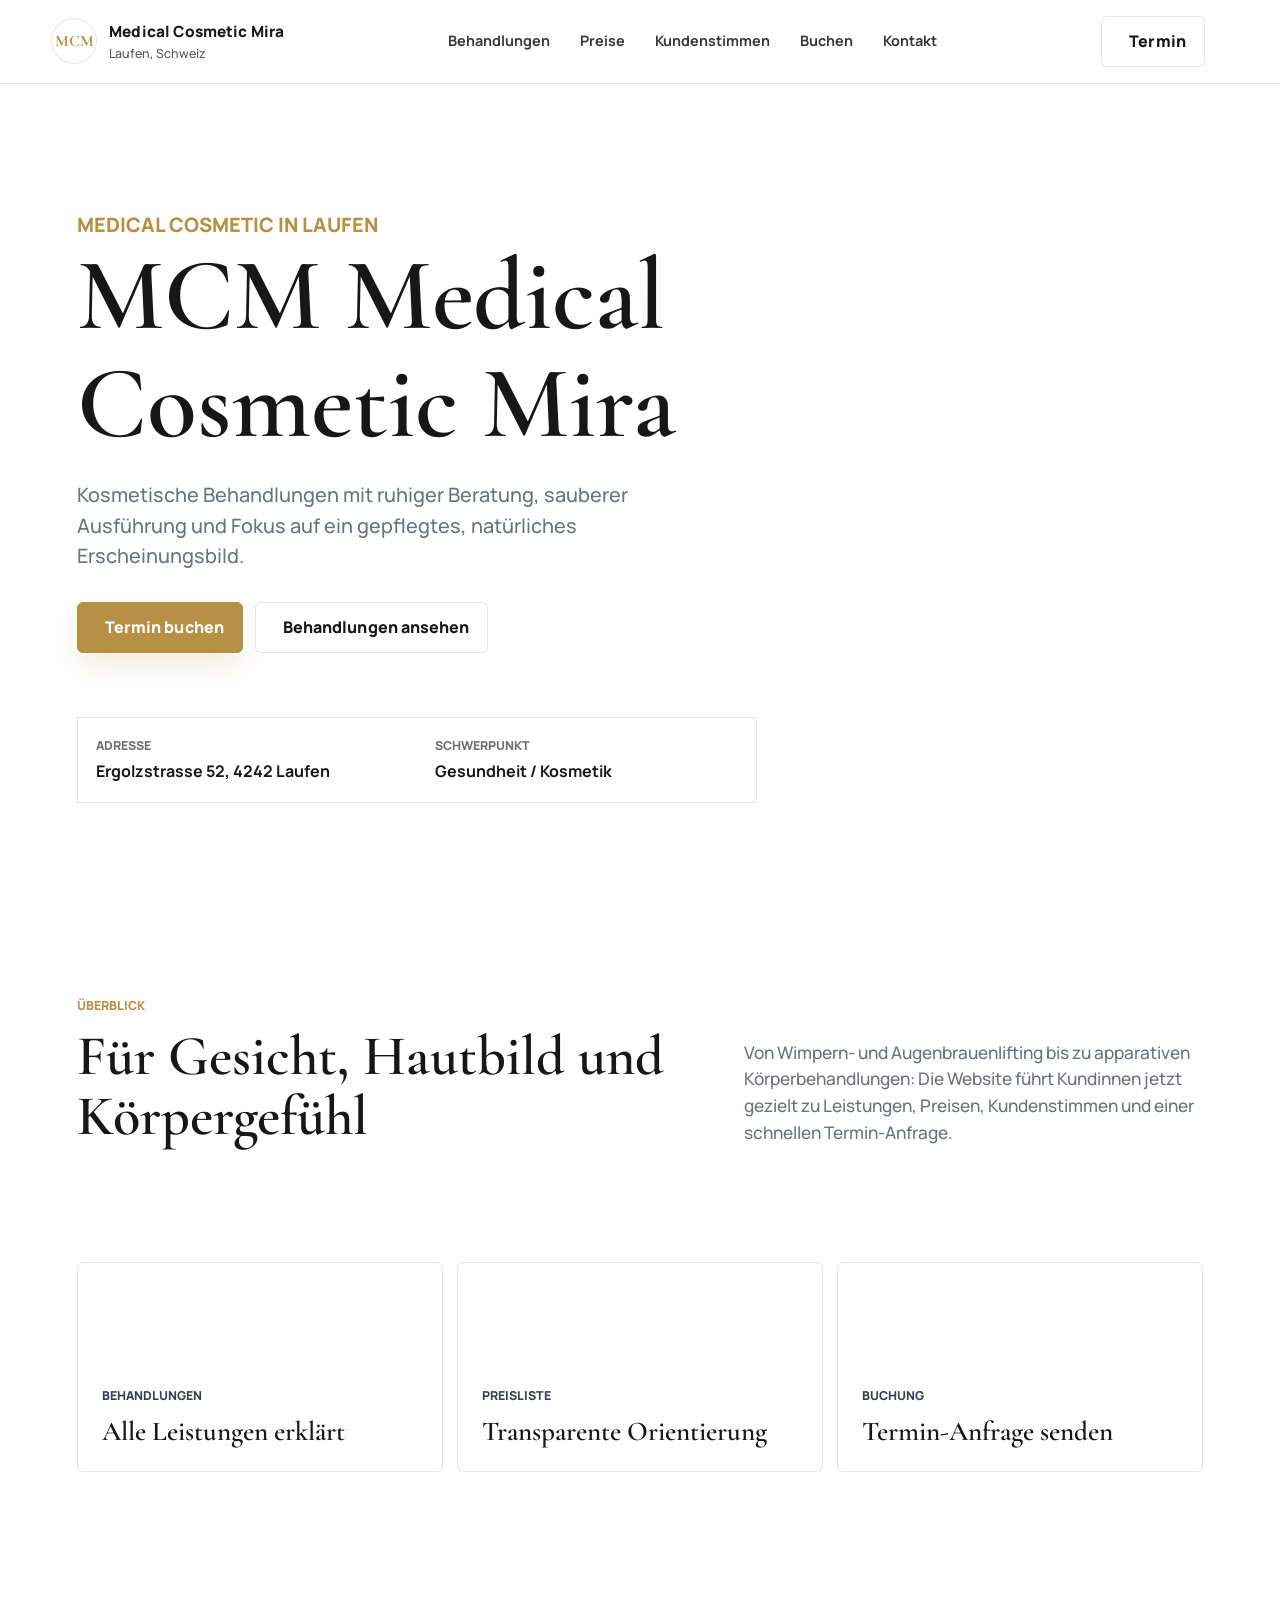
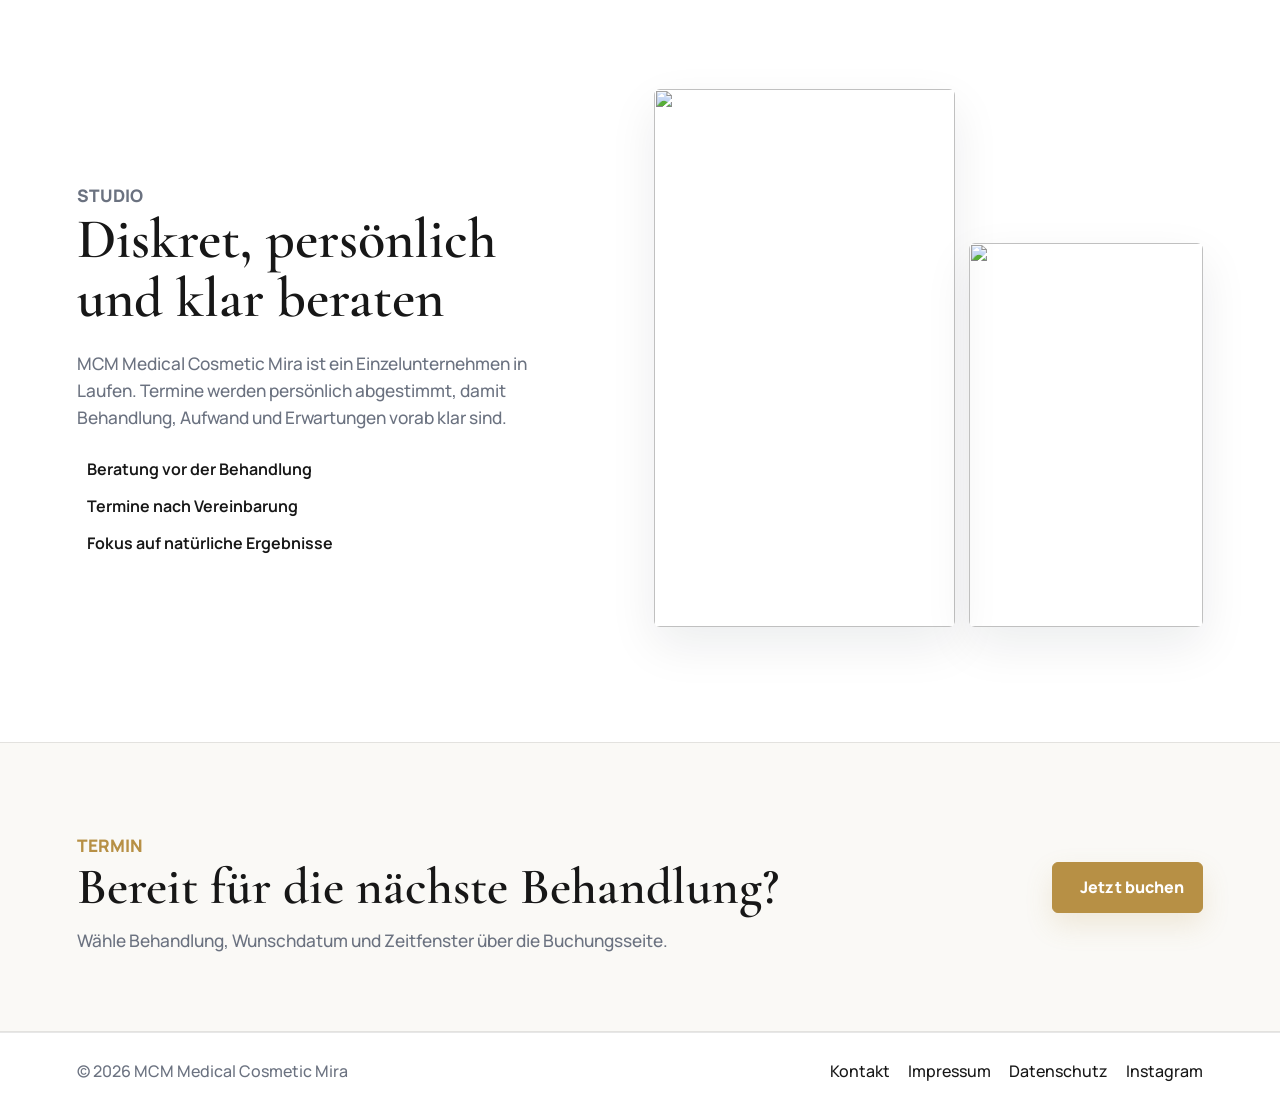
==== commit 0dd1cdbd: "Bust stylesheet cache" ====
--- a/index.html
+++ b/index.html
@@ -10,7 +10,7 @@
     <title>MCM Medical Cosmetic Mira | Kosmetikstudio in Laufen</title>
     <link rel="preconnect" href="https://images.unsplash.com" />
     <link rel="preconnect" href="https://unpkg.com" />
-    <link rel="stylesheet" href="styles.css" />
+    <link rel="stylesheet" href="styles.css?v=20260602-gold" />
   </head>
   <body>
     <header class="site-header" data-header>
--- a/styles.css
+++ b/styles.css
@@ -1,18 +1,19 @@
 @import url("https://fonts.googleapis.com/css2?family=Cormorant+Garamond:wght@500;600;700&family=Manrope:wght@400;500;600;700;800&display=swap");
 
 :root {
-  --ink: #1d1b1a;
-  --muted: #706a64;
-  --paper: #fffaf4;
-  --soft: #f4ede4;
-  --line: rgba(29, 27, 26, 0.14);
-  --gold: #b88a32;
-  --rose: #a75f66;
-  --sage: #687966;
-  --champagne: #f6ead8;
+  --ink: #171717;
+  --muted: #6b7280;
+  --paper: #ffffff;
+  --soft: #faf9f6;
+  --line: rgba(23, 23, 23, 0.1);
+  --gold: #b79045;
+  --rose: #b79045;
+  --sage: #334155;
+  --champagne: #f7f1e4;
+  --accent: #b79045;
   --white: #ffffff;
-  --shadow: 0 24px 70px rgba(46, 32, 20, 0.18);
-  --radius: 8px;
+  --shadow: 0 18px 48px rgba(15, 23, 42, 0.08);
+  --radius: 6px;
 }
 
 * {
@@ -35,6 +36,48 @@
 
 body.no-scroll {
   overflow: hidden;
+}
+
+.scroll-progress {
+  position: fixed;
+  top: 0;
+  right: 0;
+  left: 0;
+  z-index: 60;
+  height: 3px;
+  background: var(--accent);
+  transform: scaleX(0);
+  transform-origin: left;
+  pointer-events: none;
+}
+
+.floating-cta {
+  position: fixed;
+  right: max(18px, env(safe-area-inset-right, 0px));
+  bottom: calc(18px + env(safe-area-inset-bottom, 0px));
+  z-index: 30;
+  display: none;
+  align-items: center;
+  gap: 8px;
+  min-height: 48px;
+  padding: 12px 17px;
+  border: 1px solid rgba(255, 255, 255, 0.56);
+  border-radius: 999px;
+  color: var(--white);
+  background: var(--accent);
+  box-shadow: 0 18px 38px rgba(183, 144, 69, 0.16);
+  font-size: 0.92rem;
+  font-weight: 800;
+  opacity: 0;
+  transform: translateY(18px);
+  transition:
+    opacity 180ms ease,
+    transform 180ms ease;
+}
+
+.floating-cta.is-visible {
+  opacity: 1;
+  transform: translateY(0);
 }
 
 img {
@@ -305,7 +348,7 @@
 }
 
 .hero .eyebrow {
-  color: #f1d690;
+  color: var(--accent);
 }
 
 h1,
@@ -382,8 +425,8 @@
 
 .button.primary {
   color: var(--white);
-  background: linear-gradient(135deg, #a65e66, #c98786);
-  box-shadow: 0 14px 34px rgba(127, 54, 62, 0.22);
+  background: var(--accent);
+  box-shadow: 0 14px 34px rgba(183, 144, 69, 0.16);
 }
 
 .button.secondary {
@@ -397,6 +440,44 @@
 .header-action:hover,
 .header-action:focus-visible {
   transform: translateY(-1px);
+}
+
+.feature-link,
+.service-card,
+.detail-card,
+.testimonial,
+.contact-item,
+.price-row {
+  transition:
+    transform 180ms ease,
+    border-color 180ms ease,
+    box-shadow 180ms ease,
+    background 180ms ease;
+}
+
+.feature-link:hover,
+.feature-link:focus-visible,
+.service-card:hover,
+.detail-card:hover,
+.testimonial:hover,
+.contact-item:hover {
+  border-color: rgba(183, 144, 69, 0.22);
+  box-shadow: 0 18px 44px rgba(46, 32, 20, 0.1);
+  transform: translateY(-3px);
+}
+
+.reveal {
+  opacity: 0;
+  transform: translateY(24px);
+  transition:
+    opacity 560ms ease,
+    transform 560ms ease;
+  transition-delay: var(--reveal-delay, 0ms);
+}
+
+.reveal.is-revealed {
+  opacity: 1;
+  transform: translateY(0);
 }
 
 .hero-panel {
@@ -573,16 +654,20 @@
   display: grid;
   gap: 14px;
   padding: 26px;
-  border-radius: var(--radius);
-  color: var(--white);
-  background: var(--ink);
+  border: 1px solid rgba(29, 27, 26, 0.1);
+  border-radius: 4px;
+  color: var(--ink);
+  background:
+    linear-gradient(180deg, rgba(246, 234, 216, 0.72), rgba(255, 255, 255, 0.86)),
+    var(--white);
+  box-shadow: 0 18px 48px rgba(46, 32, 20, 0.08);
 }
 
 .note-card svg,
 .booking-summary > svg {
   width: 34px;
   height: 34px;
-  color: #f1d690;
+  color: var(--rose);
 }
 
 .note-card h2,
@@ -593,7 +678,7 @@
 .note-card p,
 .booking-summary p {
   margin: 0;
-  color: rgba(255, 255, 255, 0.74);
+  color: var(--muted);
 }
 
 .testimonial-grid {
@@ -633,18 +718,24 @@
 .booking-form {
   display: grid;
   grid-template-columns: repeat(2, minmax(0, 1fr));
-  gap: 16px;
-  padding: 24px;
-  border: 1px solid var(--line);
-  border-radius: var(--radius);
-  background: var(--white);
+  gap: 18px 16px;
+  padding: clamp(22px, 4vw, 34px);
+  border: 1px solid rgba(29, 27, 26, 0.1);
+  border-radius: 4px;
+  background:
+    linear-gradient(180deg, rgba(255, 255, 255, 0.86), rgba(255, 250, 244, 0.92)),
+    var(--white);
+  box-shadow: 0 18px 48px rgba(46, 32, 20, 0.08);
 }
 
 .booking-form label {
   display: grid;
-  gap: 8px;
-  color: var(--ink);
-  font-weight: 800;
+  gap: 9px;
+  color: rgba(29, 27, 26, 0.72);
+  font-size: 0.78rem;
+  font-weight: 700;
+  letter-spacing: 0.02em;
+  text-transform: uppercase;
 }
 
 .booking-form .full {
@@ -655,13 +746,22 @@
 .booking-form select,
 .booking-form textarea {
   width: 100%;
-  min-height: 48px;
-  padding: 12px 13px;
-  border: 1px solid var(--line);
-  border-radius: var(--radius);
-  color: var(--ink);
-  background: var(--paper);
+  min-height: 52px;
+  padding: 13px 14px;
+  border: 1px solid rgba(29, 27, 26, 0.16);
+  border-radius: 4px;
+  color: var(--ink);
+  background: rgba(255, 255, 255, 0.72);
   font: inherit;
+  font-size: 1rem;
+  font-weight: 500;
+  letter-spacing: 0;
+  text-transform: none;
+  box-shadow: inset 0 1px 0 rgba(255, 255, 255, 0.7);
+  transition:
+    background 160ms ease,
+    border-color 160ms ease,
+    box-shadow 160ms ease;
 }
 
 .booking-form textarea {
@@ -671,31 +771,44 @@
 .booking-form input:focus,
 .booking-form select:focus,
 .booking-form textarea:focus {
-  outline: 2px solid rgba(186, 111, 117, 0.28);
-  border-color: var(--rose);
+  outline: 0;
+  border-color: var(--accent);
+  background: var(--white);
+  box-shadow: 0 0 0 3px rgba(183, 144, 69, 0.12);
+}
+
+.booking-form button.is-complete {
+  background: var(--accent);
 }
 
 .consent {
   grid-template-columns: auto 1fr;
   align-items: start;
   color: var(--muted);
-  font-weight: 650;
+  font-size: 0.92rem;
+  font-weight: 500;
+  letter-spacing: 0;
+  line-height: 1.45;
+  text-transform: none;
 }
 
 .consent input {
   width: 18px;
   min-height: 18px;
   margin-top: 4px;
+  accent-color: var(--rose);
 }
 
 .summary-output {
   display: none;
   white-space: pre-wrap;
   padding: 16px;
-  border: 1px solid rgba(255, 255, 255, 0.16);
-  border-radius: var(--radius);
-  color: var(--white);
-  background: rgba(255, 255, 255, 0.08);
+  border: 1px solid rgba(29, 27, 26, 0.12);
+  border-radius: 4px;
+  color: var(--ink);
+  background: rgba(255, 255, 255, 0.7);
+  font-size: 0.92rem;
+  line-height: 1.6;
 }
 
 .summary-output.is-visible {
@@ -703,9 +816,9 @@
 }
 
 .button.secondary.dark {
-  border-color: rgba(255, 255, 255, 0.24);
-  color: var(--white);
-  background: rgba(255, 255, 255, 0.1);
+  border-color: rgba(29, 27, 26, 0.14);
+  color: var(--ink);
+  background: rgba(255, 255, 255, 0.66);
 }
 
 .map-band {
@@ -867,7 +980,7 @@
 }
 
 .booking .eyebrow {
-  color: #f1d690;
+  color: var(--accent);
 }
 
 .booking h2 {
@@ -918,8 +1031,8 @@
   justify-content: space-between;
   gap: 18px;
   padding: 26px clamp(20px, 6vw, 88px);
-  color: rgba(255, 255, 255, 0.72);
-  background: #151312;
+  color: var(--muted);
+  background: var(--white);
 }
 
 .site-footer p {
@@ -1004,6 +1117,12 @@
   .menu-toggle {
     display: inline-grid;
     place-items: center;
+    border-color: rgba(255, 255, 255, 0.78);
+    color: var(--ink);
+    background:
+      linear-gradient(180deg, rgba(255, 255, 255, 0.98), rgba(246, 234, 216, 0.94)),
+      var(--white);
+    box-shadow: 0 12px 28px rgba(29, 27, 26, 0.18);
   }
 
   .intro,
@@ -1019,6 +1138,10 @@
   .testimonial-grid {
     grid-template-columns: repeat(2, minmax(0, 1fr));
   }
+
+  .floating-cta {
+    display: inline-flex;
+  }
 }
 
 @media (max-width: 680px) {
@@ -1054,6 +1177,12 @@
     display: none;
   }
 
+  .site-header.is-open .menu-toggle,
+  .site-header.is-scrolled .menu-toggle {
+    border-color: rgba(184, 138, 50, 0.3);
+    box-shadow: 0 10px 24px rgba(29, 27, 26, 0.12);
+  }
+
   .hero {
     min-height: 100vh;
     min-height: 100svh;
@@ -1150,7 +1279,8 @@
 
   .booking-form {
     grid-template-columns: 1fr;
-    padding: 18px;
+    padding: 20px;
+    gap: 16px;
   }
 
   .booking-form .full {
@@ -1245,3 +1375,286 @@
     padding-left: 14px;
   }
 }
+
+/* Minimal white and gold theme */
+.scroll-progress {
+  background: var(--accent);
+}
+
+body {
+  background: var(--white);
+}
+
+.floating-cta,
+.button.primary {
+  border-color: var(--accent);
+  color: var(--white);
+  background: var(--accent);
+  box-shadow: 0 12px 28px rgba(183, 144, 69, 0.16);
+}
+
+.site-header,
+.site-header.is-scrolled,
+.site-header.is-open {
+  color: var(--ink);
+  background: rgba(255, 255, 255, 0.94);
+  box-shadow: 0 1px 0 var(--line);
+  backdrop-filter: blur(18px);
+}
+
+.brand-mark,
+.site-header.is-scrolled .brand-mark,
+.site-header.is-open .brand-mark {
+  border-color: var(--line);
+  color: var(--accent);
+  background: var(--white);
+  box-shadow: none;
+}
+
+.nav a:hover,
+.nav a:focus-visible,
+.nav a[aria-current="page"],
+.site-header.is-scrolled .nav a:hover,
+.site-header.is-scrolled .nav a:focus-visible,
+.site-header.is-open .nav a:hover,
+.site-header.is-open .nav a:focus-visible,
+.site-header.is-scrolled .nav a[aria-current="page"],
+.site-header.is-open .nav a[aria-current="page"] {
+  color: var(--accent);
+  background: rgba(183, 144, 69, 0.1);
+}
+
+.header-action,
+.site-header.is-scrolled .header-action,
+.site-header.is-open .header-action {
+  border-color: var(--line);
+  color: var(--ink);
+  background: var(--white);
+}
+
+.menu-toggle,
+.site-header.is-scrolled .menu-toggle,
+.site-header.is-open .menu-toggle {
+  border-color: var(--line);
+  color: var(--ink);
+  background: var(--white);
+  box-shadow: none;
+}
+
+.hero {
+  min-height: auto;
+  padding-top: clamp(128px, 16vw, 188px);
+  padding-bottom: clamp(42px, 8vw, 78px);
+  color: var(--ink);
+  background: var(--white);
+}
+
+.hero-media {
+  inset: auto 0 0 auto;
+  width: min(46vw, 680px);
+  height: 100%;
+  opacity: 0.18;
+  background:
+    linear-gradient(90deg, rgba(255, 255, 255, 0.42), rgba(255, 255, 255, 0.08)),
+    url("https://images.unsplash.com/photo-1519823551278-64ac92734fb1?auto=format&fit=crop&w=1800&q=82") center / cover;
+  filter: grayscale(0.35);
+}
+
+.hero-shade {
+  background: linear-gradient(90deg, #ffffff 0%, rgba(255, 255, 255, 0.92) 52%, rgba(255, 255, 255, 0.68) 100%);
+}
+
+.hero .eyebrow,
+.eyebrow,
+.feature .service-tag,
+.booking .eyebrow {
+  color: var(--accent);
+}
+
+.hero-content > p,
+.page-hero p:last-child {
+  color: var(--muted);
+}
+
+.button.secondary {
+  border-color: var(--line);
+  color: var(--ink);
+  background: var(--white);
+}
+
+.hero-panel {
+  border-color: var(--line);
+  color: var(--ink);
+  background: var(--white);
+  backdrop-filter: none;
+}
+
+.page-hero {
+  color: var(--ink);
+  background: var(--white);
+  border-bottom: 1px solid var(--line);
+}
+
+.band,
+.split {
+  background: var(--white);
+}
+
+.link-grid,
+.services,
+.testimonial-grid,
+.map-band {
+  background: var(--white);
+}
+
+.feature-link,
+.service-card,
+.detail-card,
+.price-table,
+.testimonial,
+.contact-item,
+.booking-form,
+.note-card,
+.booking-summary {
+  border-color: var(--line);
+  background: var(--white);
+  box-shadow: none;
+}
+
+.feature-link:hover,
+.feature-link:focus-visible,
+.service-card:hover,
+.detail-card:hover,
+.testimonial:hover,
+.contact-item:hover {
+  border-color: rgba(183, 144, 69, 0.28);
+  box-shadow: 0 16px 38px rgba(15, 23, 42, 0.06);
+}
+
+.feature-link svg,
+.detail-card > svg,
+.service-card > svg,
+.contact-item svg,
+.note-card svg,
+.booking-summary > svg,
+.check-list svg {
+  color: var(--accent);
+}
+
+.service-card.feature {
+  color: var(--ink);
+  background: var(--soft);
+}
+
+.service-card.feature::after {
+  background: linear-gradient(0deg, rgba(255, 255, 255, 0.94), rgba(255, 255, 255, 0.48));
+}
+
+.feature p {
+  color: var(--muted);
+}
+
+.price-row strong,
+.detail-card a,
+.stars {
+  color: var(--accent);
+}
+
+.booking {
+  color: var(--ink);
+  background: var(--soft);
+  border-top: 1px solid var(--line);
+  border-bottom: 1px solid var(--line);
+}
+
+.booking p {
+  color: var(--muted);
+}
+
+.booking-form input,
+.booking-form select,
+.booking-form textarea,
+.summary-output {
+  background: var(--white);
+}
+
+.booking-form input:focus,
+.booking-form select:focus,
+.booking-form textarea:focus {
+  border-color: var(--accent);
+  box-shadow: 0 0 0 3px rgba(183, 144, 69, 0.12);
+}
+
+.booking-form button.is-complete {
+  background: var(--accent);
+}
+
+.consent input {
+  accent-color: var(--accent);
+}
+
+.button.secondary.dark {
+  border-color: var(--line);
+  color: var(--ink);
+  background: var(--white);
+}
+
+.site-footer {
+  color: var(--muted);
+  background: var(--white);
+  border-top: 1px solid var(--line);
+}
+
+.site-footer a {
+  color: var(--ink);
+}
+
+@media (max-width: 920px) {
+  .nav {
+    background: var(--white);
+    box-shadow: 0 20px 50px rgba(15, 23, 42, 0.12);
+  }
+
+  .nav a::after {
+    background: var(--accent);
+  }
+}
+
+@media (max-width: 680px) {
+  .hero {
+    min-height: auto;
+    padding-top: calc(108px + env(safe-area-inset-top, 0px));
+    padding-bottom: 42px;
+  }
+
+  .hero-media {
+    width: 100%;
+    opacity: 0.1;
+  }
+
+  .hero-shade {
+    background: rgba(255, 255, 255, 0.9);
+  }
+
+  .site-header.is-open .menu-toggle,
+  .site-header.is-scrolled .menu-toggle {
+    border-color: var(--line);
+    box-shadow: none;
+  }
+}
+
+@media (prefers-reduced-motion: reduce) {
+  *,
+  *::before,
+  *::after {
+    scroll-behavior: auto !important;
+    transition-duration: 0.01ms !important;
+    animation-duration: 0.01ms !important;
+    animation-iteration-count: 1 !important;
+  }
+
+  .reveal {
+    opacity: 1;
+    transform: none;
+  }
+}
